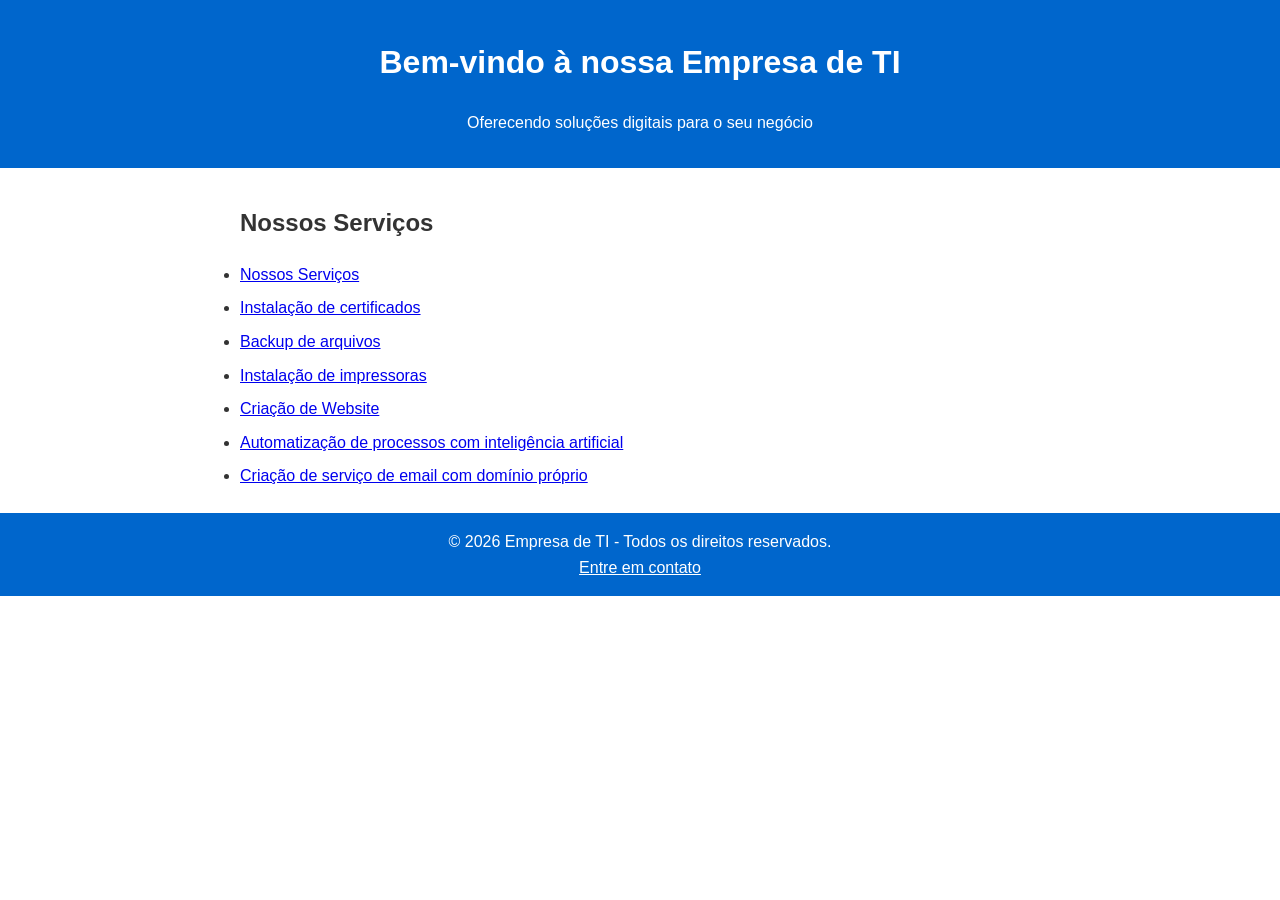
==== application/index.html @ f83b8590 "primeiro commit" ====
<!DOCTYPE html>
<html lang="pt-BR">
<head>
  <meta charset="UTF-8">
  <meta name="viewport" content="width=device-width, initial-scale=1.0">
  <meta name="description" content="Empresa de TI especializada em serviços como instalação de certificados, criação de websites e mais.">
  <title>Empresa de TI - Serviços Profissionais</title>
  <link rel="stylesheet" href="application/style.css">
  <script src="application/dropdown.js" defer></script>
  <style>
    /* Simple and responsive styling */
    body {
      font-family: Arial, sans-serif;
      margin: 0;
      padding: 0;
      color: #333;
      line-height: 1.6;
    }

    header, footer {
      background: #0066cc;
      color: #fff;
      text-align: center;
      padding: 1rem 0;
    }

    main {
      padding: 1rem;
    }

    section {
      max-width: 800px;
      margin: 0 auto;
    }

    ul {
      list-style-type: disc;
      margin: 0;
      padding: 0;
    }

    li {
      margin: 0.5rem 0;
    }

    footer p {
      margin: 0;
    }

    @media (max-width: 600px) {
      body {
        font-size: 0.9rem;
      }
    }
  </style>
</head>
<body>
  <header>
    <h1>Bem-vindo à nossa Empresa de TI</h1>
    <p>Oferecendo soluções digitais para o seu negócio</p>
  </header>
  <main>
    <section aria-labelledby="servicos">
      <h2 id="servicos">Nossos Serviços</h2>
      <ul>
        <li class="dropdown">
          <a href="#" class="dropdown-toggle">Nossos Serviços</a>
          <ul class="dropdown-menu">
            <li><a href="service/certificados.html">Instalação de certificados</a></li>
            <li><a href="service/backup.html">Backup de arquivos</a></li>
            <li><a href="service/impressoras.html">Instalação de impressoras</a></li>
            <li><a href="service/website.html">Criação de Website</a></li>
            <li><a href="service/automacao.html">Automatização de processos com inteligência artificial</a></li>
            <li><a href="service/email.html">Criação de serviço de email com domínio próprio</a></li>
          </ul>
        </li>
      </ul>
    </section>
  </main>
  <footer>
    <p>&copy; 2026 Empresa de TI - Todos os direitos reservados.</p>
    <p><a href="contact.html" style="color: #fff; text-decoration: underline;">Entre em contato</a></p>
  </footer>
</body>
</html>
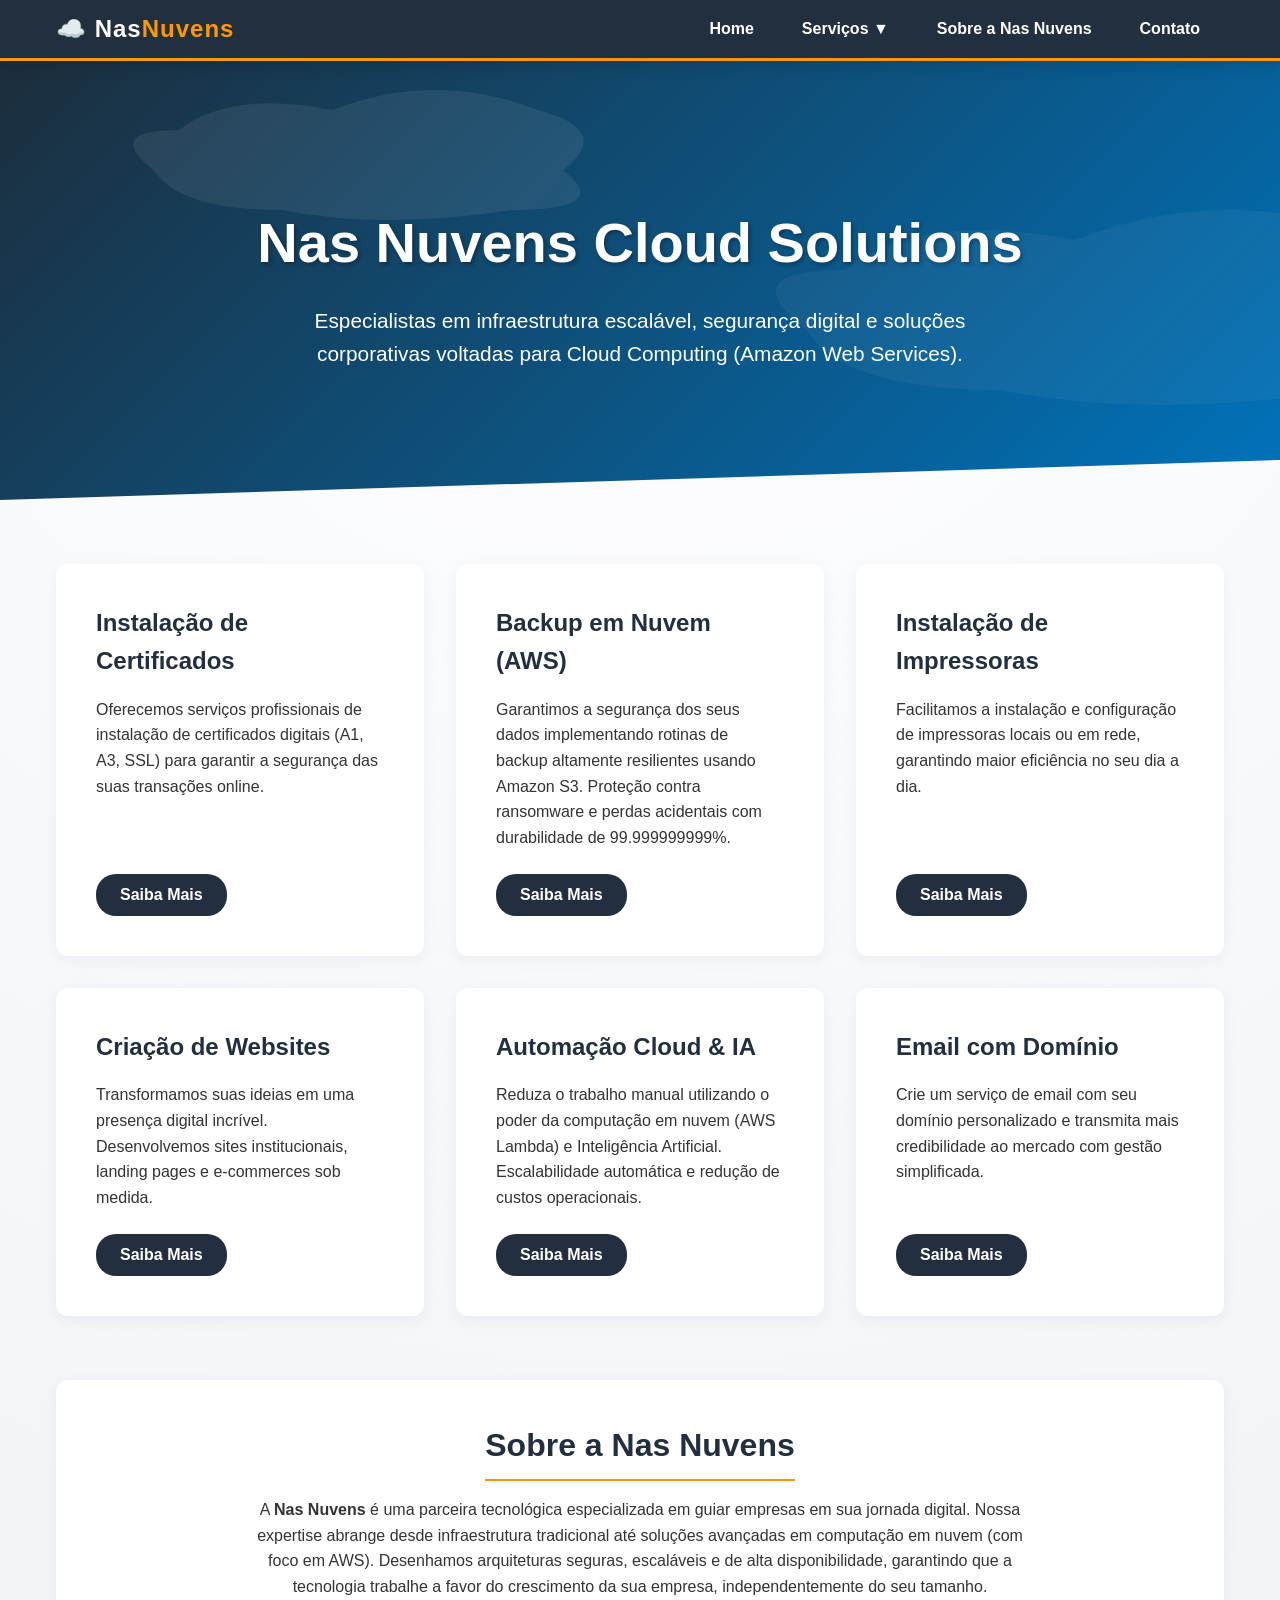
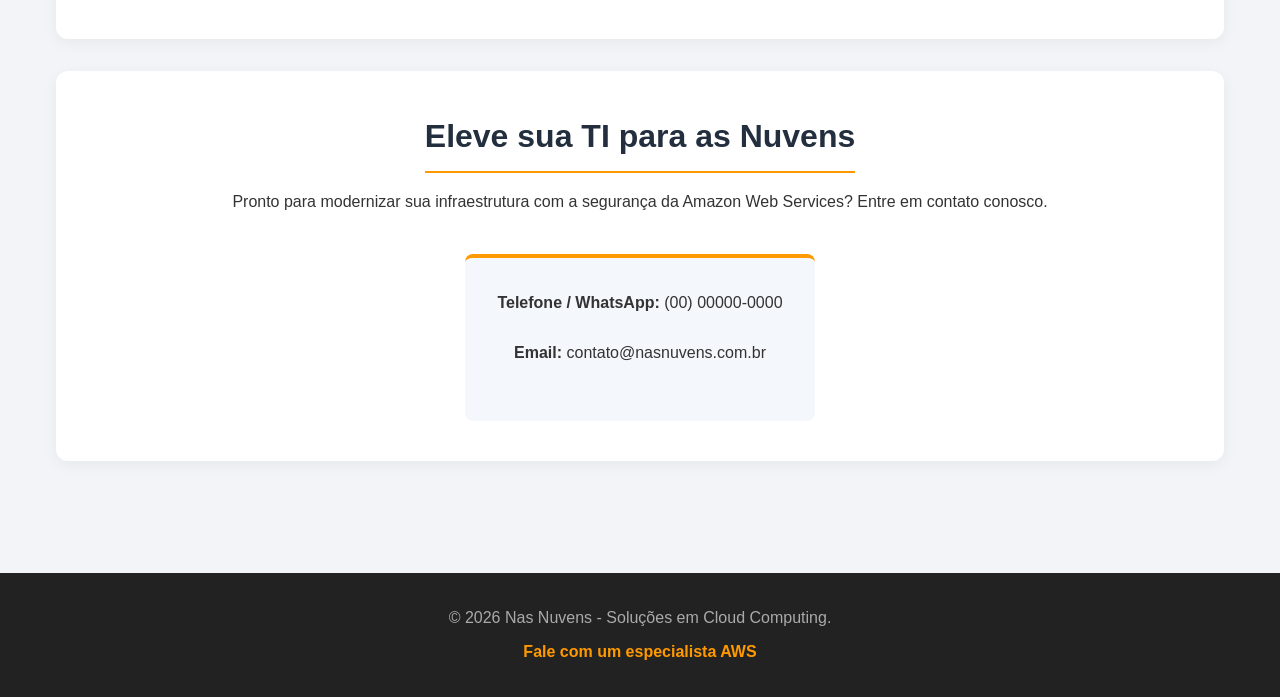
==== commit 03f14c3a: "deixando o meu amigo claudio cuidar do site, varias mudanças que ele faz, mas que eu comandei u.u" ====
--- a/application/index.html
+++ b/application/index.html
@@ -8,78 +8,418 @@
   <link rel="stylesheet" href="application/style.css">
   <script src="application/dropdown.js" defer></script>
   <style>
-    /* Simple and responsive styling */
-    body {
-      font-family: Arial, sans-serif;
+    /* Modern styles with animations */
+    :root {
+      --primary-color: #232F3E; /* AWS Navy Blue */
+      --secondary-color: #f2f4f8; /* Soft Cloud Background */
+      --accent-color: #FF9900; /* AWS Orange */
+      --cloud-blue: #0073BB; /* AWS Cloud Blue */
+      --text-color: #333;
+    }
+
+    * {
+      box-sizing: border-box;
       margin: 0;
       padding: 0;
-      color: #333;
+    }
+
+    body {
+      font-family: 'Segoe UI', Tahoma, Geneva, Verdana, sans-serif;
+      color: var(--text-color);
       line-height: 1.6;
-    }
-
-    header, footer {
-      background: #0066cc;
+      background: var(--secondary-color);
+      background-image: radial-gradient(circle at 50% 0%, #ffffff 0%, #f2f4f8 70%);
+    }
+
+    /* Navigation */
+    nav {
+      background: rgba(35, 47, 62, 0.98); /* Navy solid */
+      width: 100%;
+      position: fixed;
+      top: 0;
+      left: 0;
+      z-index: 1000;
+      box-shadow: 0 4px 15px rgba(0,0,0,0.15);
+      border-bottom: 3px solid var(--accent-color);
+    }
+
+    .nav-container {
+      display: flex;
+      justify-content: space-between;
+      align-items: center;
+      max-width: 1200px;
+      margin: 0 auto;
+      padding: 0 1rem;
+    }
+
+    .logo-text {
+      color: #fff;
+      font-size: 1.5rem;
+      font-weight: 800;
+      letter-spacing: 1px;
+      display: flex;
+      align-items: center;
+    }
+
+    .logo-text span {
+      color: var(--accent-color);
+    }
+
+    .menu {
+      display: flex;
+      list-style: none;
+      padding: 1rem 0;
+    }
+
+    .menu > li {
+      margin: 0 1rem;
+      position: relative;
+    }
+
+    .menu a {
+      color: #fff;
+      text-decoration: none;
+      font-weight: 600;
+      padding: 0.5rem;
+      transition: color 0.3s ease;
+    }
+
+    .menu a:hover {
+      color: var(--accent-color);
+    }
+
+    /* Dropdown */
+    .dropdown-menu {
+      display: none;
+      position: absolute;
+      top: 100%;
+      left: 0;
+      background: #fff;
+      min-width: 250px;
+      box-shadow: 0 4px 12px rgba(0, 0, 0, 0.15);
+      border-radius: 8px;
+      overflow: hidden;
+      z-index: 10;
+      text-align: left;
+    }
+
+    .menu li:hover .dropdown-menu {
+      display: block;
+      animation: slideDown 0.3s ease-out;
+    }
+
+    .dropdown-menu li {
+      list-style: none;
+    }
+
+    .dropdown-menu a {
+      display: block;
+      padding: 1rem;
+      color: var(--text-color);
+      border-bottom: 1px solid #eee;
+    }
+
+    .dropdown-menu a:hover {
+      background: var(--secondary-color);
+      color: var(--primary-color);
+    }
+
+    /* Header */
+    header {
+      background: linear-gradient(135deg, #1d2b38 0%, #0073BB 100%);
       color: #fff;
       text-align: center;
-      padding: 1rem 0;
-    }
-
+      clip-path: polygon(0 0, 100% 0, 100% 92%, 0 100%);
+      padding-top: 100px;
+      min-height: 500px;
+      display: flex;
+      flex-direction: column;
+      align-items: center;
+      justify-content: center;
+      position: relative;
+    }
+
+    /* Simple CSS clouds for background decoration */
+    .bg-clouds {
+      position: absolute;
+      top: 0;
+      left: 0;
+      width: 100%;
+      height: 100%;
+      overflow: hidden;
+      z-index: 0;
+      opacity: 0.15;
+      pointer-events: none;
+    }
+
+    .hero-content {
+      padding: 2rem 1rem 4rem 1rem;
+      z-index: 1;
+      max-width: 800px;
+    }
+
+    header h1 {
+      font-size: 3.5rem;
+      font-weight: 800;
+      margin-bottom: 1rem;
+      animation: fadeInDown 1s ease-out;
+      text-shadow: 2px 2px 4px rgba(0,0,0,0.3);
+    }
+
+    header p {
+      font-size: 1.3rem;
+      opacity: 0.95;
+      animation: fadeInUp 1s ease-out 0.3s both;
+    }
+
+    /* Main Content */
     main {
-      padding: 1rem;
+      padding: 4rem 1rem;
+      max-width: 1200px;
+      margin: 0 auto;
+    }
+
+    .services-grid {
+      display: grid;
+      grid-template-columns: repeat(auto-fit, minmax(300px, 1fr));
+      gap: 2rem;
+      margin-bottom: 4rem;
     }
 
     section {
-      max-width: 800px;
-      margin: 0 auto;
-    }
-
-    ul {
-      list-style-type: disc;
-      margin: 0;
-      padding: 0;
-    }
-
-    li {
-      margin: 0.5rem 0;
-    }
-
-    footer p {
-      margin: 0;
-    }
-
-    @media (max-width: 600px) {
-      body {
-        font-size: 0.9rem;
+      background: #fff;
+      border-radius: 12px;
+      padding: 2.5rem;
+      box-shadow: 0 4px 15px rgba(0, 0, 0, 0.05);
+      transform: translateY(0);
+      transition: transform 0.3s ease, box-shadow 0.3s ease;
+      animation: floatIn 1s ease-out forwards;
+      opacity: 0;
+      display: flex;
+      flex-direction: column;
+    }
+
+    /* Staggered animation delays for sections */
+    section:nth-child(1) { animation-delay: 0.1s; }
+    section:nth-child(2) { animation-delay: 0.2s; }
+    section:nth-child(3) { animation-delay: 0.3s; }
+    section:nth-child(4) { animation-delay: 0.4s; }
+    section:nth-child(5) { animation-delay: 0.5s; }
+    section:nth-child(6) { animation-delay: 0.6s; }
+
+    section:hover {
+      transform: translateY(-5px);
+      box-shadow: 0 8px 25px rgba(0, 0, 0, 0.1);
+    }
+
+    section h2 {
+      color: var(--primary-color);
+      margin-bottom: 1rem;
+      font-size: 1.5rem;
+    }
+
+    section p {
+      flex-grow: 1;
+      margin-bottom: 1.5rem;
+    }
+
+    .btn-saiba-mais {
+      display: inline-block;
+      padding: 0.5rem 1.5rem;
+      background: var(--primary-color);
+      color: #fff !important;
+      text-decoration: none;
+      border-radius: 20px;
+      font-weight: 600;
+      text-align: center;
+      transition: background 0.3s ease;
+      align-self: flex-start;
+    }
+
+    .btn-saiba-mais:hover {
+      background: var(--accent-color);
+      text-decoration: none;
+    }
+
+    .full-width-section {
+      grid-column: 1 / -1;
+      text-align: center;
+      align-items: center;
+    }
+
+    .full-width-section h2 {
+      font-size: 2rem;
+      border-bottom: 2px solid var(--accent-color);
+      display: inline-block;
+      padding-bottom: 0.5rem;
+    }
+
+    /* Footer */
+    footer {
+      background: #222;
+      color: #aaa;
+      text-align: center;
+      padding: 2rem 1rem;
+      margin-top: 3rem;
+    }
+
+    footer a {
+      color: var(--accent-color);
+      text-decoration: none;
+      font-weight: bold;
+    }
+
+    footer a:hover {
+      text-decoration: underline;
+    }
+
+    /* Animations */
+    @keyframes slideDown {
+      from { opacity: 0; transform: translateY(-10px); }
+      to { opacity: 1; transform: translateY(0); }
+    }
+
+    @keyframes fadeInDown {
+      from { opacity: 0; transform: translateY(-30px); }
+      to { opacity: 1; transform: translateY(0); }
+    }
+
+    @keyframes fadeInUp {
+      from { opacity: 0; transform: translateY(30px); }
+      to { opacity: 1; transform: translateY(0); }
+    }
+
+    @keyframes floatIn {
+      from { opacity: 0; transform: translateY(40px); }
+      to { opacity: 1; transform: translateY(0); }
+    }
+
+    /* Responsive */
+    @media (max-width: 768px) {
+      .menu {
+        flex-direction: column;
+        align-items: center;
+      }
+
+      .menu > li {
+        width: 100%;
+        text-align: center;
+        margin: 0.5rem 0;
+      }
+
+      .dropdown-menu {
+        position: static;
+        box-shadow: none;
+        background: #f9f9f9;
+        display: none;
+      }
+
+      .menu li:focus-within .dropdown-menu,
+      .menu li:active .dropdown-menu {
+        display: block;
+      }
+
+      header h1 {
+        font-size: 2rem;
+      }
+
+      header {
+        clip-path: none;
+        padding: 3rem 1rem;
       }
     }
   </style>
 </head>
 <body>
-  <header>
-    <h1>Bem-vindo à nossa Empresa de TI</h1>
-    <p>Oferecendo soluções digitais para o seu negócio</p>
-  </header>
-  <main>
-    <section aria-labelledby="servicos">
-      <h2 id="servicos">Nossos Serviços</h2>
-      <ul>
-        <li class="dropdown">
-          <a href="#" class="dropdown-toggle">Nossos Serviços</a>
+  <nav>
+    <div class="nav-container">
+      <div class="logo-text">☁️ Nas<span>Nuvens</span></div>
+      <ul class="menu">
+        <li><a href="#home">Home</a></li>
+        <li>
+          <a href="#" class="dropdown-toggle">Serviços ▼</a>
           <ul class="dropdown-menu">
-            <li><a href="service/certificados.html">Instalação de certificados</a></li>
-            <li><a href="service/backup.html">Backup de arquivos</a></li>
-            <li><a href="service/impressoras.html">Instalação de impressoras</a></li>
-            <li><a href="service/website.html">Criação de Website</a></li>
-            <li><a href="service/automacao.html">Automatização de processos com inteligência artificial</a></li>
-            <li><a href="service/email.html">Criação de serviço de email com domínio próprio</a></li>
+            <li><a href="services/certificados.html">Instalação de Certificados</a></li>
+            <li><a href="services/backup.html">Backup em Nuvem (AWS)</a></li>
+            <li><a href="services/impressoras.html">Instalação de Impressoras</a></li>
+            <li><a href="services/website.html">Criação de Websites</a></li>
+            <li><a href="services/automacao.html">Automação Cloud & IA</a></li>
+            <li><a href="services/email.html">Email com Domínio</a></li>
           </ul>
         </li>
+        <li><a href="#sobre-nos">Sobre a Nas Nuvens</a></li>
+        <li><a href="#contato">Contato</a></li>
       </ul>
+    </div>
+  </nav>
+
+  <header id="home">
+    <div class="bg-clouds">
+       <svg viewBox="0 0 100 100" preserveAspectRatio="none" style="width:100%; height:100%; fill:#fff;"><path d="M10,40 Q20,20 40,30 Q60,10 80,30 Q95,40 85,60 Q95,80 75,80 Q50,90 30,80 Q10,80 5,60 Q-5,40 10,40 Z" opacity="0.5" transform="translate(10, 10) scale(0.4)"/><path d="M10,40 Q20,20 40,30 Q60,10 80,30 Q95,40 85,60 Q95,80 75,80 Q50,90 30,80 Q10,80 5,60 Q-5,40 10,40 Z" opacity="0.3" transform="translate(60, 30) scale(0.6)"/></svg>
+    </div>
+    <div class="hero-content">
+      <h1>Nas Nuvens Cloud Solutions</h1>
+      <p>Especialistas em infraestrutura escalável, segurança digital e soluções corporativas voltadas para Cloud Computing (Amazon Web Services).</p>
+    </div>
+  </header>
+
+  <main>
+    <div class="services-grid">
+      <section id="certificados">
+        <h2>Instalação de Certificados</h2>
+        <p>Oferecemos serviços profissionais de instalação de certificados digitais (A1, A3, SSL) para garantir a segurança das suas transações online.</p>
+        <a href="services/certificados.html" class="btn-saiba-mais">Saiba Mais</a>
+      </section>
+
+      <section id="backup">
+        <h2>Backup em Nuvem (AWS)</h2>
+        <p>Garantimos a segurança dos seus dados implementando rotinas de backup altamente resilientes usando Amazon S3. Proteção contra ransomware e perdas acidentais com durabilidade de 99.999999999%.</p>
+        <a href="services/backup.html" class="btn-saiba-mais">Saiba Mais</a>
+      </section>
+
+      <section id="impressoras">
+        <h2>Instalação de Impressoras</h2>
+        <p>Facilitamos a instalação e configuração de impressoras locais ou em rede, garantindo maior eficiência no seu dia a dia.</p>
+        <a href="services/impressoras.html" class="btn-saiba-mais">Saiba Mais</a>
+      </section>
+
+      <section id="website">
+        <h2>Criação de Websites</h2>
+        <p>Transformamos suas ideias em uma presença digital incrível. Desenvolvemos sites institucionais, landing pages e e-commerces sob medida.</p>
+        <a href="services/website.html" class="btn-saiba-mais">Saiba Mais</a>
+      </section>
+
+      <section id="automacao">
+        <h2>Automação Cloud & IA</h2>
+        <p>Reduza o trabalho manual utilizando o poder da computação em nuvem (AWS Lambda) e Inteligência Artificial. Escalabilidade automática e redução de custos operacionais.</p>
+        <a href="services/automacao.html" class="btn-saiba-mais">Saiba Mais</a>
+      </section>
+
+      <section id="email">
+        <h2>Email com Domínio</h2>
+        <p>Crie um serviço de email com seu domínio personalizado e transmita mais credibilidade ao mercado com gestão simplificada.</p>
+        <a href="services/email.html" class="btn-saiba-mais">Saiba Mais</a>
+      </section>
+    </div>
+
+    <section id="sobre-nos" class="full-width-section">
+      <h2>Sobre a Nas Nuvens</h2>
+      <p style="max-width: 800px; margin: 0 auto;">A <strong>Nas Nuvens</strong> é uma parceira tecnológica especializada em guiar empresas em sua jornada digital. Nossa expertise abrange desde infraestrutura tradicional até soluções avançadas em computação em nuvem (com foco em AWS). Desenhamos arquiteturas seguras, escaláveis e de alta disponibilidade, garantindo que a tecnologia trabalhe a favor do crescimento da sua empresa, independentemente do seu tamanho.</p>
+    </section>
+
+    <section id="contato" class="full-width-section" style="margin-top: 2rem;">
+      <h2>Eleve sua TI para as Nuvens</h2>
+      <p>Pronto para modernizar sua infraestrutura com a segurança da Amazon Web Services? Entre em contato conosco.</p>
+      <div style="margin-top: 1rem; background: #f4f7fb; padding: 2rem; border-radius: 8px; display: inline-block; border-top: 4px solid var(--accent-color);">
+        <p><strong>Telefone / WhatsApp:</strong> (00) 00000-0000</p>
+        <p><strong>Email:</strong> contato@nasnuvens.com.br</p>
+      </div>
     </section>
   </main>
+
   <footer>
-    <p>&copy; 2026 Empresa de TI - Todos os direitos reservados.</p>
-    <p><a href="contact.html" style="color: #fff; text-decoration: underline;">Entre em contato</a></p>
+    <p>&copy; 2026 Nas Nuvens - Soluções em Cloud Computing.</p>
+    <p style="margin-top: 0.5rem;"><a href="#contato">Fale com um especialista AWS</a></p>
   </footer>
 </body>
 </html>
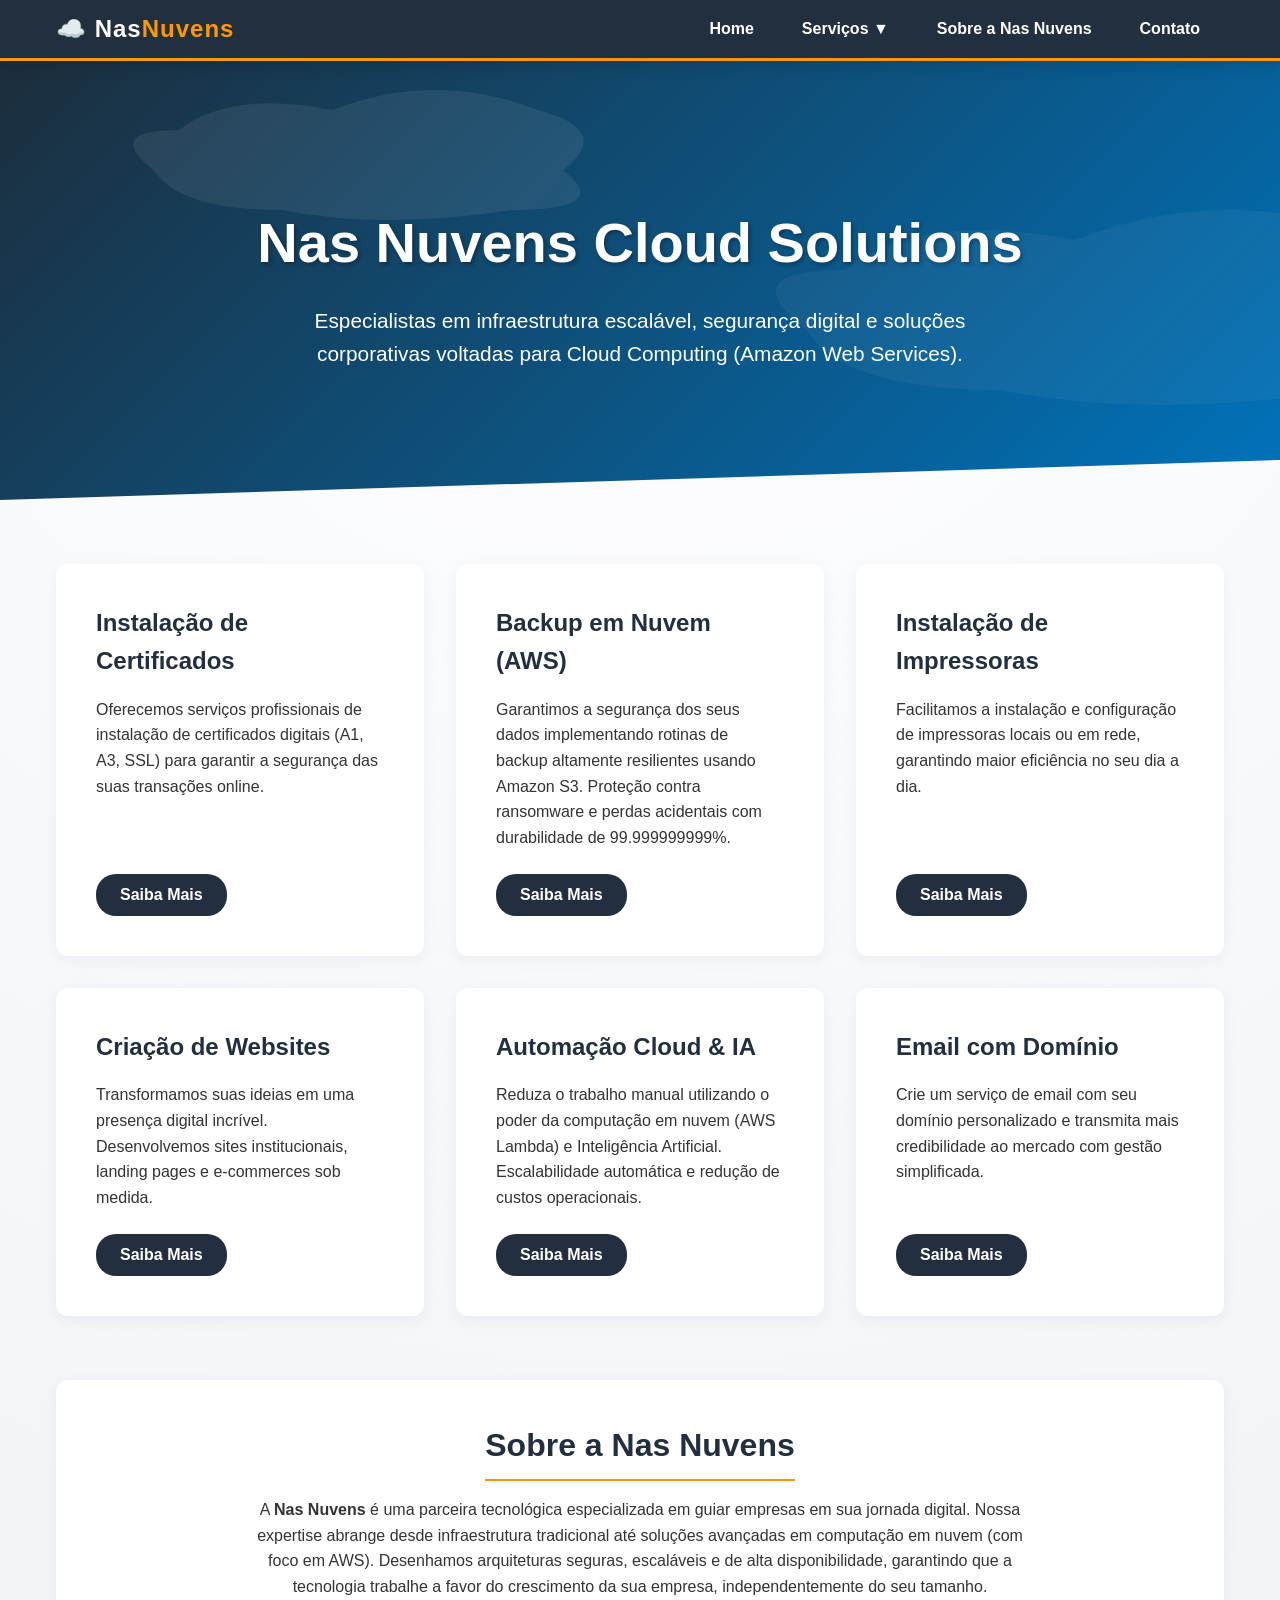
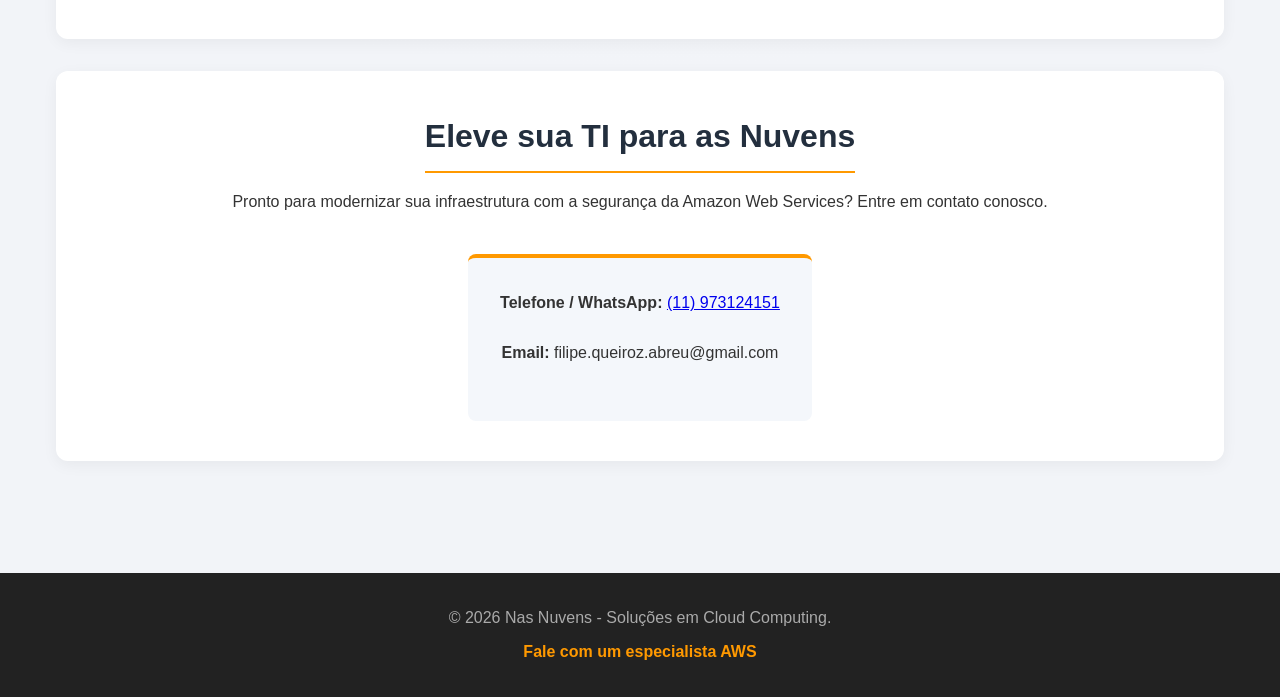
==== commit fea0773a: "adicionando número" ====
--- a/application/index.html
+++ b/application/index.html
@@ -4,9 +4,8 @@
   <meta charset="UTF-8">
   <meta name="viewport" content="width=device-width, initial-scale=1.0">
   <meta name="description" content="Empresa de TI especializada em serviços como instalação de certificados, criação de websites e mais.">
-  <title>Empresa de TI - Serviços Profissionais</title>
-  <link rel="stylesheet" href="application/style.css">
-  <script src="application/dropdown.js" defer></script>
+  <title>Nas Nuvens - Cloud Solutions</title>
+  <script src="dropdown.js" defer></script>
   <style>
     /* Modern styles with animations */
     :root {
@@ -411,8 +410,8 @@
       <h2>Eleve sua TI para as Nuvens</h2>
       <p>Pronto para modernizar sua infraestrutura com a segurança da Amazon Web Services? Entre em contato conosco.</p>
       <div style="margin-top: 1rem; background: #f4f7fb; padding: 2rem; border-radius: 8px; display: inline-block; border-top: 4px solid var(--accent-color);">
-        <p><strong>Telefone / WhatsApp:</strong> (00) 00000-0000</p>
-        <p><strong>Email:</strong> contato@nasnuvens.com.br</p>
+        <p><strong>Telefone / WhatsApp:</strong> <a href="https://wa.me/5511973124151" target="_blank">(11) 973124151</a></p>
+        <p><strong>Email:</strong> filipe.queiroz.abreu@gmail.com </p>
       </div>
     </section>
   </main>
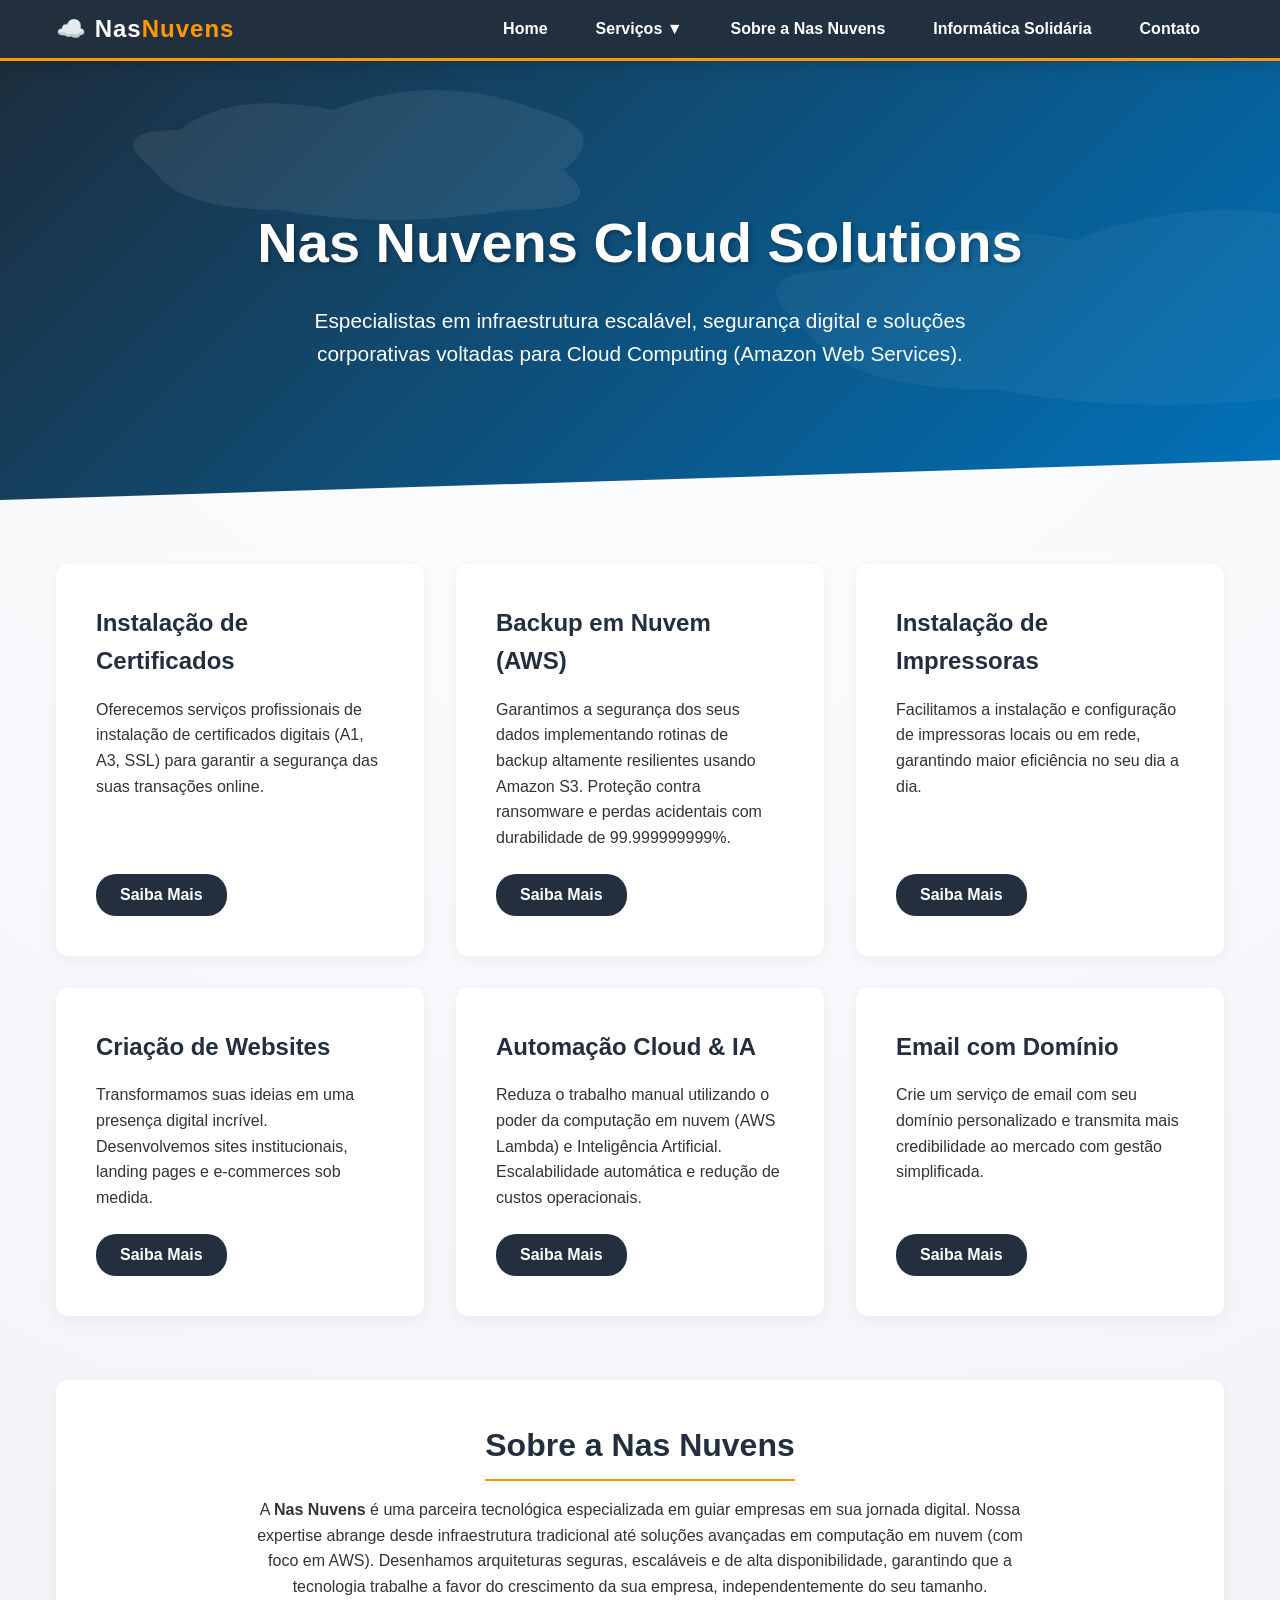
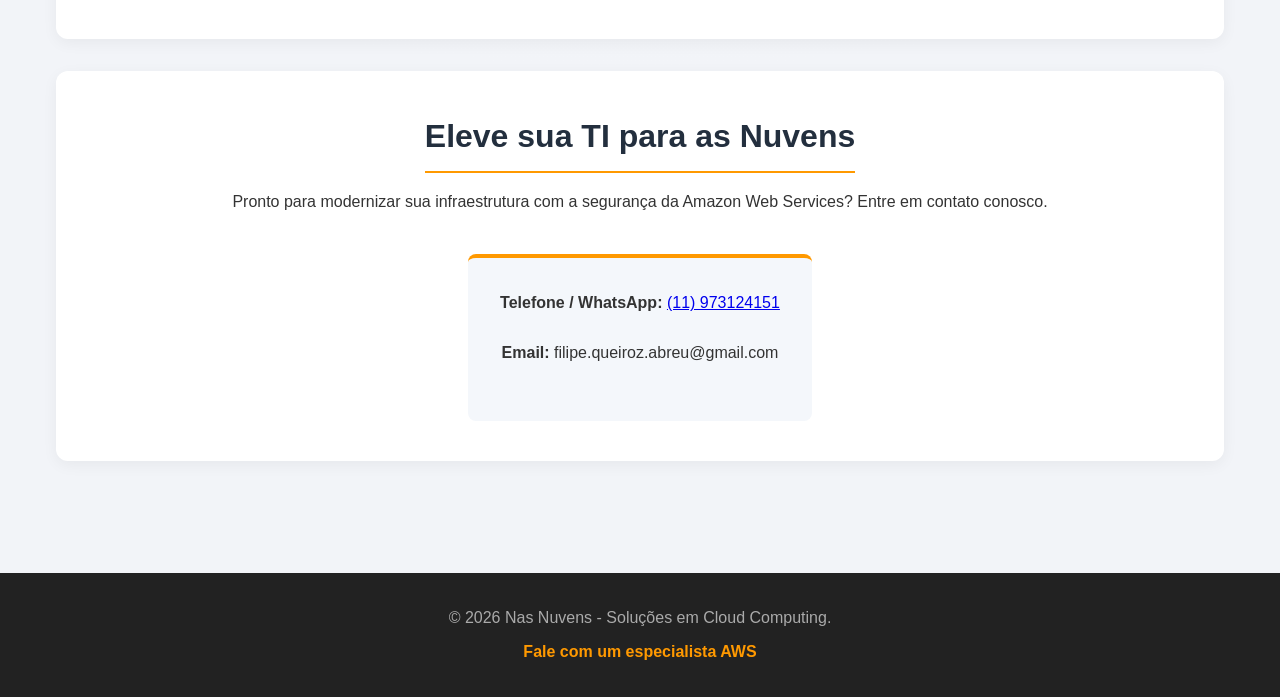
==== commit 22c424e9: "adcionando seção sobre o projeto informática solidária" ====
--- a/application/index.html
+++ b/application/index.html
@@ -347,6 +347,7 @@
           </ul>
         </li>
         <li><a href="#sobre-nos">Sobre a Nas Nuvens</a></li>
+        <li><a href="informatica_solidaria.html">Informática Solidária</a></li>
         <li><a href="#contato">Contato</a></li>
       </ul>
     </div>
